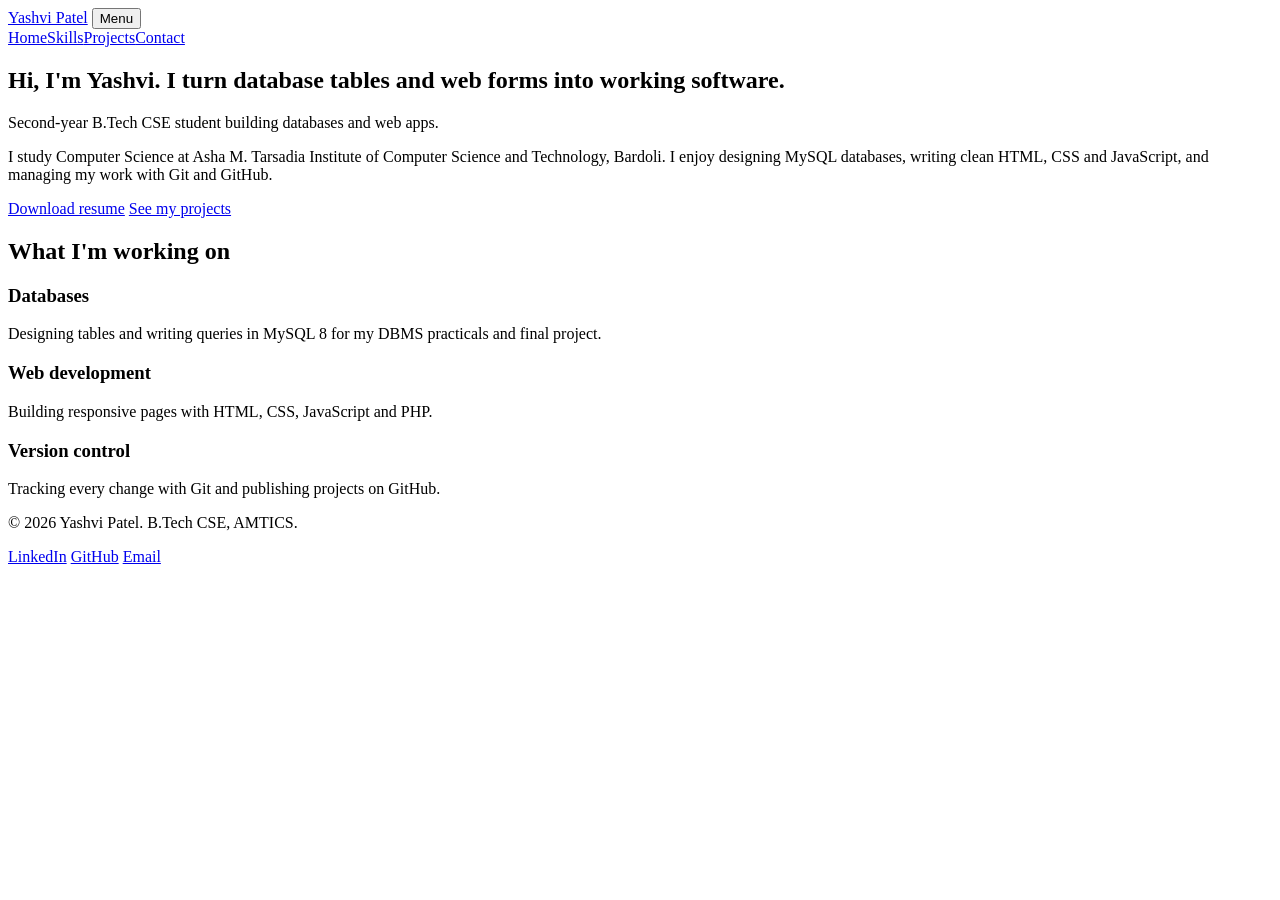
==== index.html @ 6b2466d1 "Add files via upload" ====
<!DOCTYPE html>
<html lang="en">
<head>
<meta charset="UTF-8">
<meta name="viewport" content="width=device-width, initial-scale=1">
<title>Home | Yashvi Patel</title>
<link rel="preconnect" href="https://fonts.googleapis.com">
<link href="https://fonts.googleapis.com/css2?family=Bricolage+Grotesque:wght@500;700;800&family=Karla:wght@400;500;700&display=swap" rel="stylesheet">
<link rel="stylesheet" href="css/style.css">
</head>
<body>
<header class="site-header">
  <a class="brand" href="index.html">Yashvi Patel</a>
  <button class="menu-btn" aria-label="Toggle menu" aria-expanded="false">Menu</button>
  <nav class="nav"><a href="index.html" aria-current="page">Home</a><a href="skills.html">Skills</a><a href="projects.html">Projects</a><a href="contact.html">Contact</a></nav>
</header>
<main>
<section class="hero">
  <div class="hero-text">
    <h1>Hi, I'm Yashvi. I turn database tables and web forms into working software.</h1>
    <p class="tagline">Second-year B.Tech CSE student building databases and web apps.</p>
    <p>I study Computer Science at Asha M. Tarsadia Institute of Computer Science and Technology, Bardoli. I enjoy designing MySQL databases, writing clean HTML, CSS and JavaScript, and managing my work with Git and GitHub.</p>
    <p class="actions">
      <a class="btn" href="resume.pdf" download>Download resume</a>
      <a class="btn ghost" href="projects.html">See my projects</a>
    </p>
  </div>
  <div class="avatar" data-initials="YP"><img src="images/photo.jpg" alt="Portrait of Yashvi Patel" onerror="this.remove()"></div>
</section>
<section class="band">
  <h2>What I'm working on</h2>
  <div class="grid three">
    <article class="card"><h3>Databases</h3><p>Designing tables and writing queries in MySQL 8 for my DBMS practicals and final project.</p></article>
    <article class="card"><h3>Web development</h3><p>Building responsive pages with HTML, CSS, JavaScript and PHP.</p></article>
    <article class="card"><h3>Version control</h3><p>Tracking every change with Git and publishing projects on GitHub.</p></article>
  </div>
</section>
</main>
<footer class="site-footer">
  <p>&copy; 2026 Yashvi Patel. B.Tech CSE, AMTICS.</p>
  <p class="social">
    <a href="https://www.linkedin.com/in/your-linkedin" target="_blank" rel="noopener">LinkedIn</a>
    <a href="https://github.com/your-username" target="_blank" rel="noopener">GitHub</a>
    <a href="mailto:your.email@example.com">Email</a>
  </p>
</footer>
<script src="js/script.js"></script>
</body>
</html>
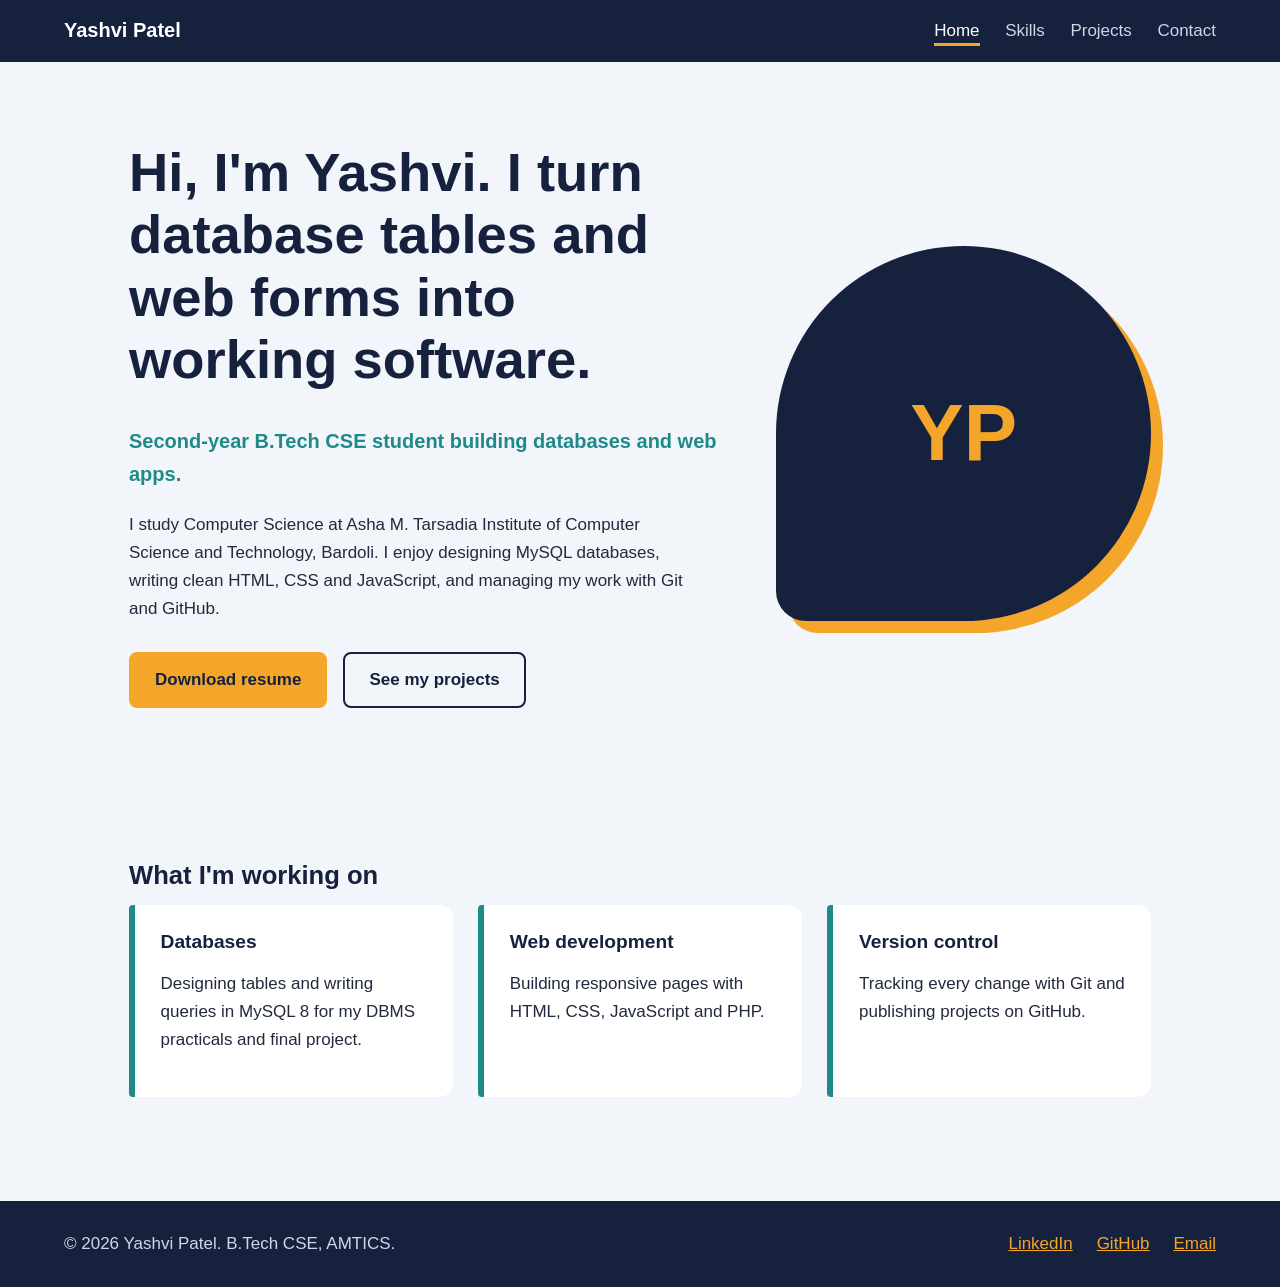
==== commit 5719b2d3: "Update index.html" ====
--- a/index.html
+++ b/index.html
@@ -6,7 +6,7 @@
 <title>Home | Yashvi Patel</title>
 <link rel="preconnect" href="https://fonts.googleapis.com">
 <link href="https://fonts.googleapis.com/css2?family=Bricolage+Grotesque:wght@500;700;800&family=Karla:wght@400;500;700&display=swap" rel="stylesheet">
-<link rel="stylesheet" href="css/style.css">
+<link rel="stylesheet" href="style.css">
 </head>
 <body>
 <header class="site-header">
--- a/style.css
+++ b/style.css
@@ -0,0 +1,65 @@
+:root{--navy:#16213e;--paper:#f2f5fa;--sun:#f4a62a;--teal:#1f8a8a;--ink:#222a3d;--white:#fff;
+--display:"Bricolage Grotesque",Georgia,sans-serif;--body:"Karla",Arial,sans-serif}
+*{box-sizing:border-box}
+html{scroll-behavior:smooth}
+body{margin:0;font-family:var(--body);font-size:1.0625rem;line-height:1.65;color:var(--ink);background:var(--paper)}
+h1,h2,h3{font-family:var(--display);color:var(--navy);line-height:1.15;margin:0 0 .6em}
+h1{font-size:clamp(2rem,5vw,3.4rem);font-weight:800}
+h2{font-size:1.6rem}
+h3{font-size:1.2rem}
+a{color:var(--teal)}
+:focus-visible{outline:3px solid var(--sun);outline-offset:3px}
+.site-header{position:sticky;top:0;z-index:10;display:flex;align-items:center;justify-content:space-between;padding:.9rem 5vw;background:var(--navy)}
+.brand{font-family:var(--display);font-weight:800;font-size:1.25rem;color:var(--white);text-decoration:none}
+.nav a{color:#cfd6e6;text-decoration:none;margin-left:1.6rem;padding-bottom:.2rem;border-bottom:3px solid transparent;transition:color .2s,border-color .2s}
+.nav a:hover,.nav a[aria-current]{color:var(--white);border-color:var(--sun)}
+.menu-btn{display:none;background:none;border:2px solid var(--sun);color:var(--white);padding:.35rem .8rem;border-radius:6px;font:inherit;cursor:pointer}
+.hero{display:grid;grid-template-columns:1.6fr 1fr;gap:3rem;align-items:center;padding:5rem 5vw;max-width:1150px;margin:auto}
+.tagline{font-size:1.25rem;font-weight:700;color:var(--teal)}
+.hero-text p{max-width:60ch}
+.avatar{position:relative;aspect-ratio:1;border-radius:50% 50% 50% 8%;background:var(--navy);display:grid;place-items:center;overflow:hidden;box-shadow:12px 12px 0 var(--sun)}
+.avatar::before{content:attr(data-initials);font-family:var(--display);font-weight:800;font-size:5rem;color:var(--sun)}
+.avatar img{position:absolute;inset:0;width:100%;height:100%;object-fit:cover}
+.actions{display:flex;flex-wrap:wrap;gap:1rem;margin-top:1.8rem}
+.btn{display:inline-block;background:var(--sun);color:var(--navy);text-decoration:none;padding:.75rem 1.5rem;border:2px solid var(--sun);border-radius:8px;cursor:pointer;font:inherit;font-weight:700;transition:transform .2s,background .2s,color .2s}
+.btn:hover{transform:translateY(-3px);background:var(--navy);color:var(--white);border-color:var(--navy)}
+.btn.ghost{background:transparent;border-color:var(--navy);color:var(--navy)}
+.btn.ghost:hover{background:var(--navy);color:var(--white)}
+.btn.small{padding:.45rem 1rem;font-size:.95rem}
+.band{padding:3.5rem 5vw;max-width:1150px;margin:auto}
+.band.first{padding-top:4rem;min-height:60vh}
+.grid{display:grid;gap:1.6rem}
+.grid.two{grid-template-columns:repeat(2,1fr)}
+.grid.three{grid-template-columns:repeat(3,1fr)}
+.card{background:var(--white);padding:1.6rem;border-left:6px solid var(--teal);border-radius:4px 14px 14px 4px;transition:transform .2s,box-shadow .2s}
+.card:hover{transform:translateY(-5px);box-shadow:0 10px 24px rgba(22,33,62,.15)}
+.tags span{display:inline-block;background:var(--paper);color:var(--navy);font-size:.85rem;font-weight:700;padding:.15rem .7rem;border-radius:99px;margin:0 .4rem .4rem 0}
+.bars,.chips,.links{list-style:none;padding:0;margin:0}
+.bars li{margin-bottom:1.1rem}
+.bars span{font-weight:700;display:block;margin-bottom:.3rem}
+.bar{height:12px;background:#d9e0ed;border-radius:99px;overflow:hidden}
+.bar i{display:block;height:100%;width:0;background:linear-gradient(90deg,var(--teal),var(--sun));border-radius:99px;transition:width 1s ease}
+.chips{display:flex;flex-wrap:wrap;gap:.7rem}
+.chips li{background:var(--navy);color:var(--white);padding:.45rem 1rem;border-radius:99px;transition:background .2s,color .2s}
+.chips li:hover{background:var(--sun);color:var(--navy)}
+.links li{margin-bottom:.6rem}
+form label{display:block;font-weight:700;margin-bottom:1rem}
+input,textarea{display:block;width:100%;margin-top:.3rem;padding:.7rem;font:inherit;border:2px solid #b8c2d6;border-radius:8px;background:var(--white)}
+input:focus,textarea:focus{border-color:var(--teal);outline:none}
+.msg{min-height:1.5em;font-weight:700;color:var(--teal)}
+.msg.error{color:#b3261e}
+.site-footer{background:var(--navy);color:#cfd6e6;padding:1.8rem 5vw;display:flex;flex-wrap:wrap;justify-content:space-between;gap:1rem;margin-top:3rem}
+.site-footer p{margin:0}
+.site-footer a{color:var(--sun);margin-left:1.2rem;transition:color .2s}
+.site-footer a:hover{color:var(--white)}
+@media (max-width:760px){
+.menu-btn{display:block}
+.nav{display:none;position:absolute;top:100%;left:0;right:0;background:var(--navy);padding:1rem 5vw 1.4rem}
+.nav.open{display:flex;flex-direction:column;gap:.9rem}
+.nav a{margin:0}
+.hero{grid-template-columns:1fr;padding:3rem 5vw}
+.avatar{max-width:260px;order:-1}
+.grid.two,.grid.three{grid-template-columns:1fr}
+.site-footer a{margin:0 1.2rem 0 0}
+}
+@media (prefers-reduced-motion:reduce){*{transition:none!important;scroll-behavior:auto!important}}
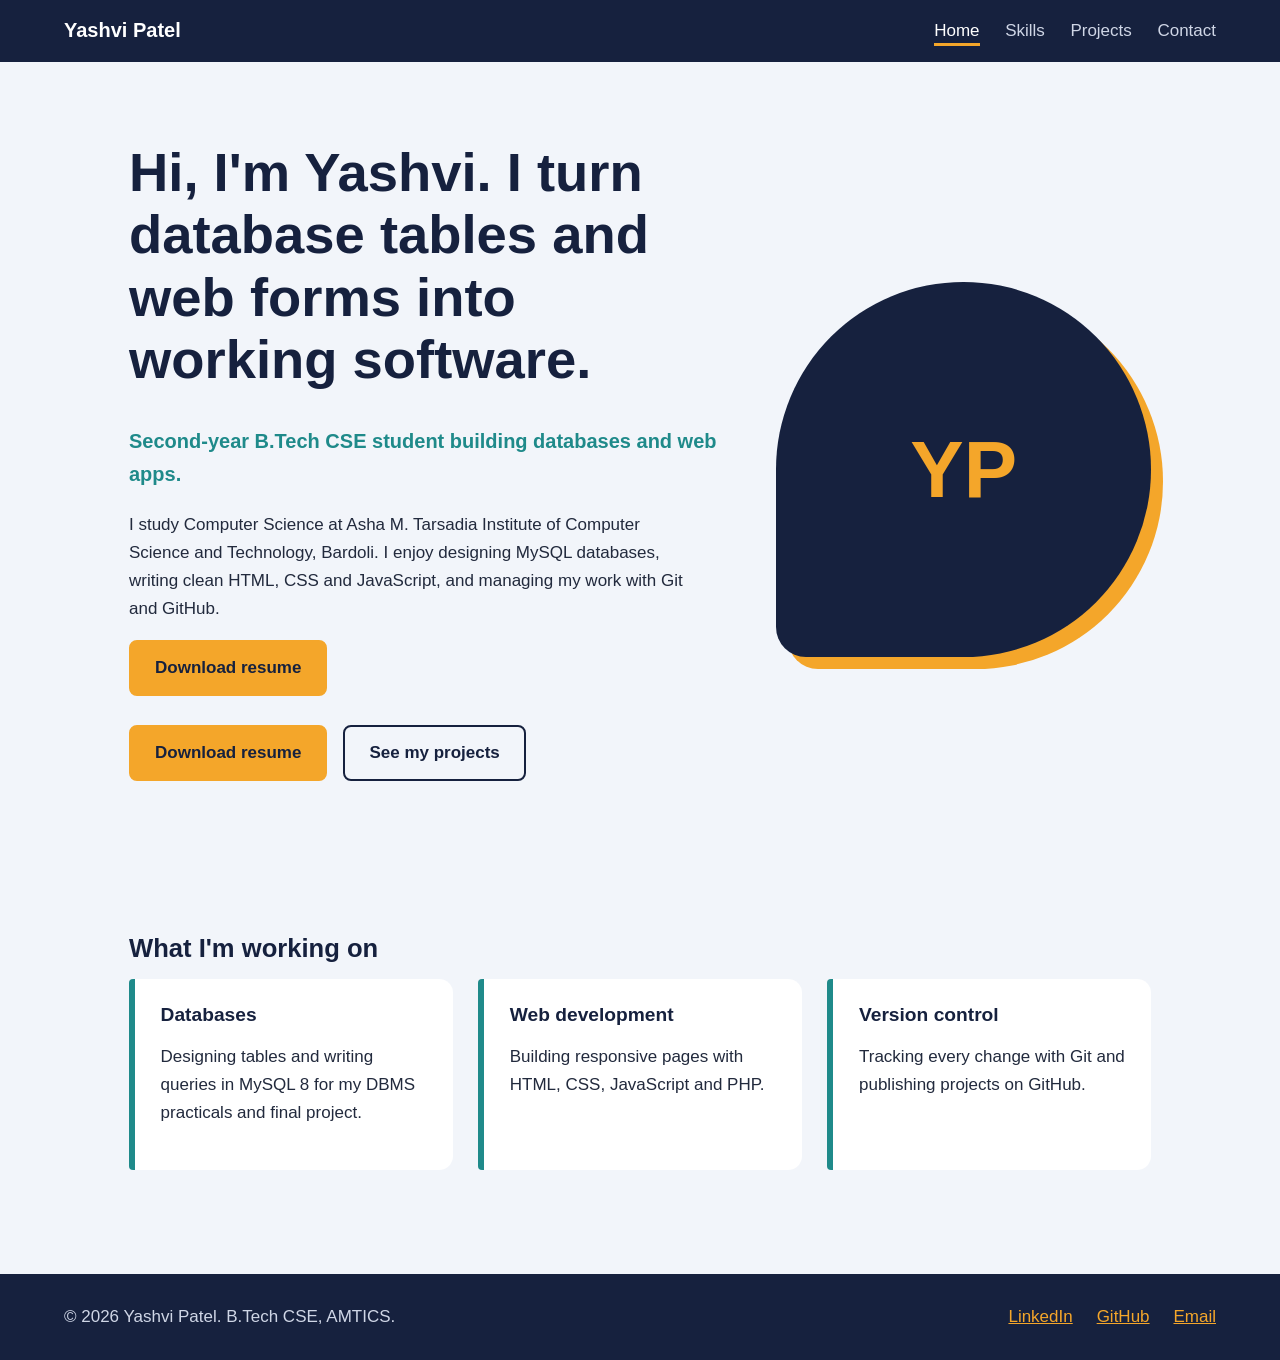
==== commit 35f01a5c: "Update index.html" ====
--- a/index.html
+++ b/index.html
@@ -20,6 +20,7 @@
     <h1>Hi, I'm Yashvi. I turn database tables and web forms into working software.</h1>
     <p class="tagline">Second-year B.Tech CSE student building databases and web apps.</p>
     <p>I study Computer Science at Asha M. Tarsadia Institute of Computer Science and Technology, Bardoli. I enjoy designing MySQL databases, writing clean HTML, CSS and JavaScript, and managing my work with Git and GitHub.</p>
+    <a href="resume.pdf" download class="btn">Download resume</a>
     <p class="actions">
       <a class="btn" href="resume.pdf" download>Download resume</a>
       <a class="btn ghost" href="projects.html">See my projects</a>
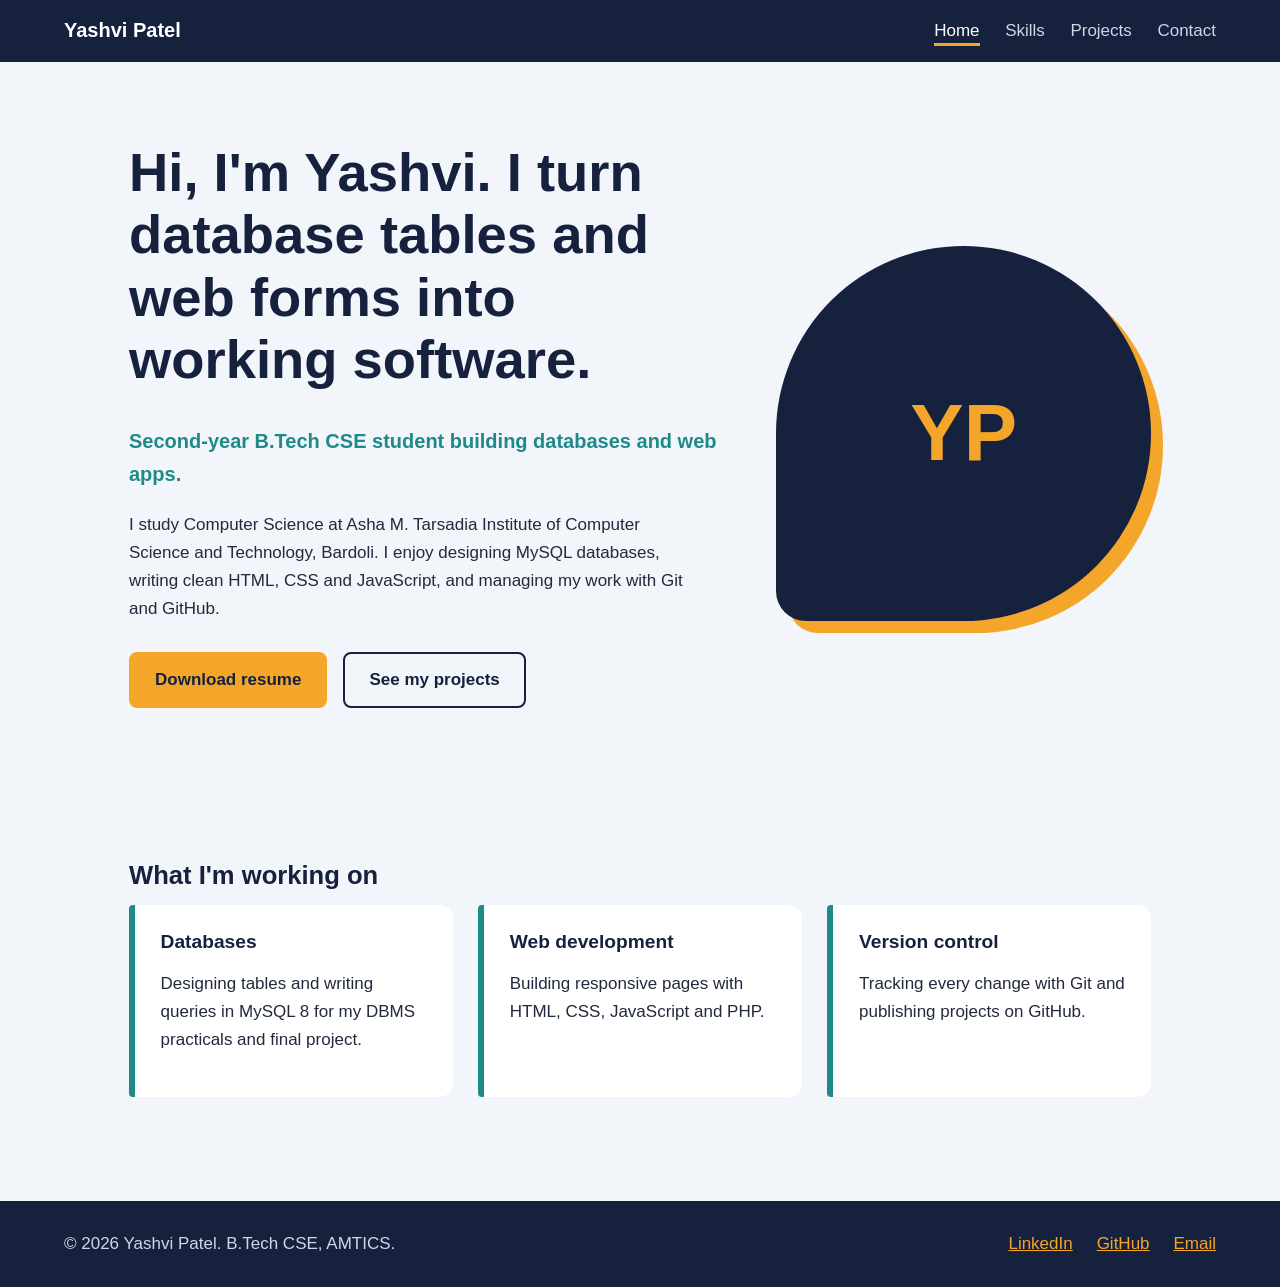
==== commit 4e10c595: "Update index.html" ====
--- a/index.html
+++ b/index.html
@@ -20,13 +20,12 @@
     <h1>Hi, I'm Yashvi. I turn database tables and web forms into working software.</h1>
     <p class="tagline">Second-year B.Tech CSE student building databases and web apps.</p>
     <p>I study Computer Science at Asha M. Tarsadia Institute of Computer Science and Technology, Bardoli. I enjoy designing MySQL databases, writing clean HTML, CSS and JavaScript, and managing my work with Git and GitHub.</p>
-    <a href="resume.pdf" download class="btn">Download resume</a>
     <p class="actions">
       <a class="btn" href="resume.pdf" download>Download resume</a>
       <a class="btn ghost" href="projects.html">See my projects</a>
     </p>
   </div>
-  <div class="avatar" data-initials="YP"><img src="images/photo.jpg" alt="Portrait of Yashvi Patel" onerror="this.remove()"></div>
+  <div class="avatar" data-initials="YP"><img src="images/photo.jpg" alt="Portrait"></div>
 </section>
 <section class="band">
   <h2>What I'm working on</h2>
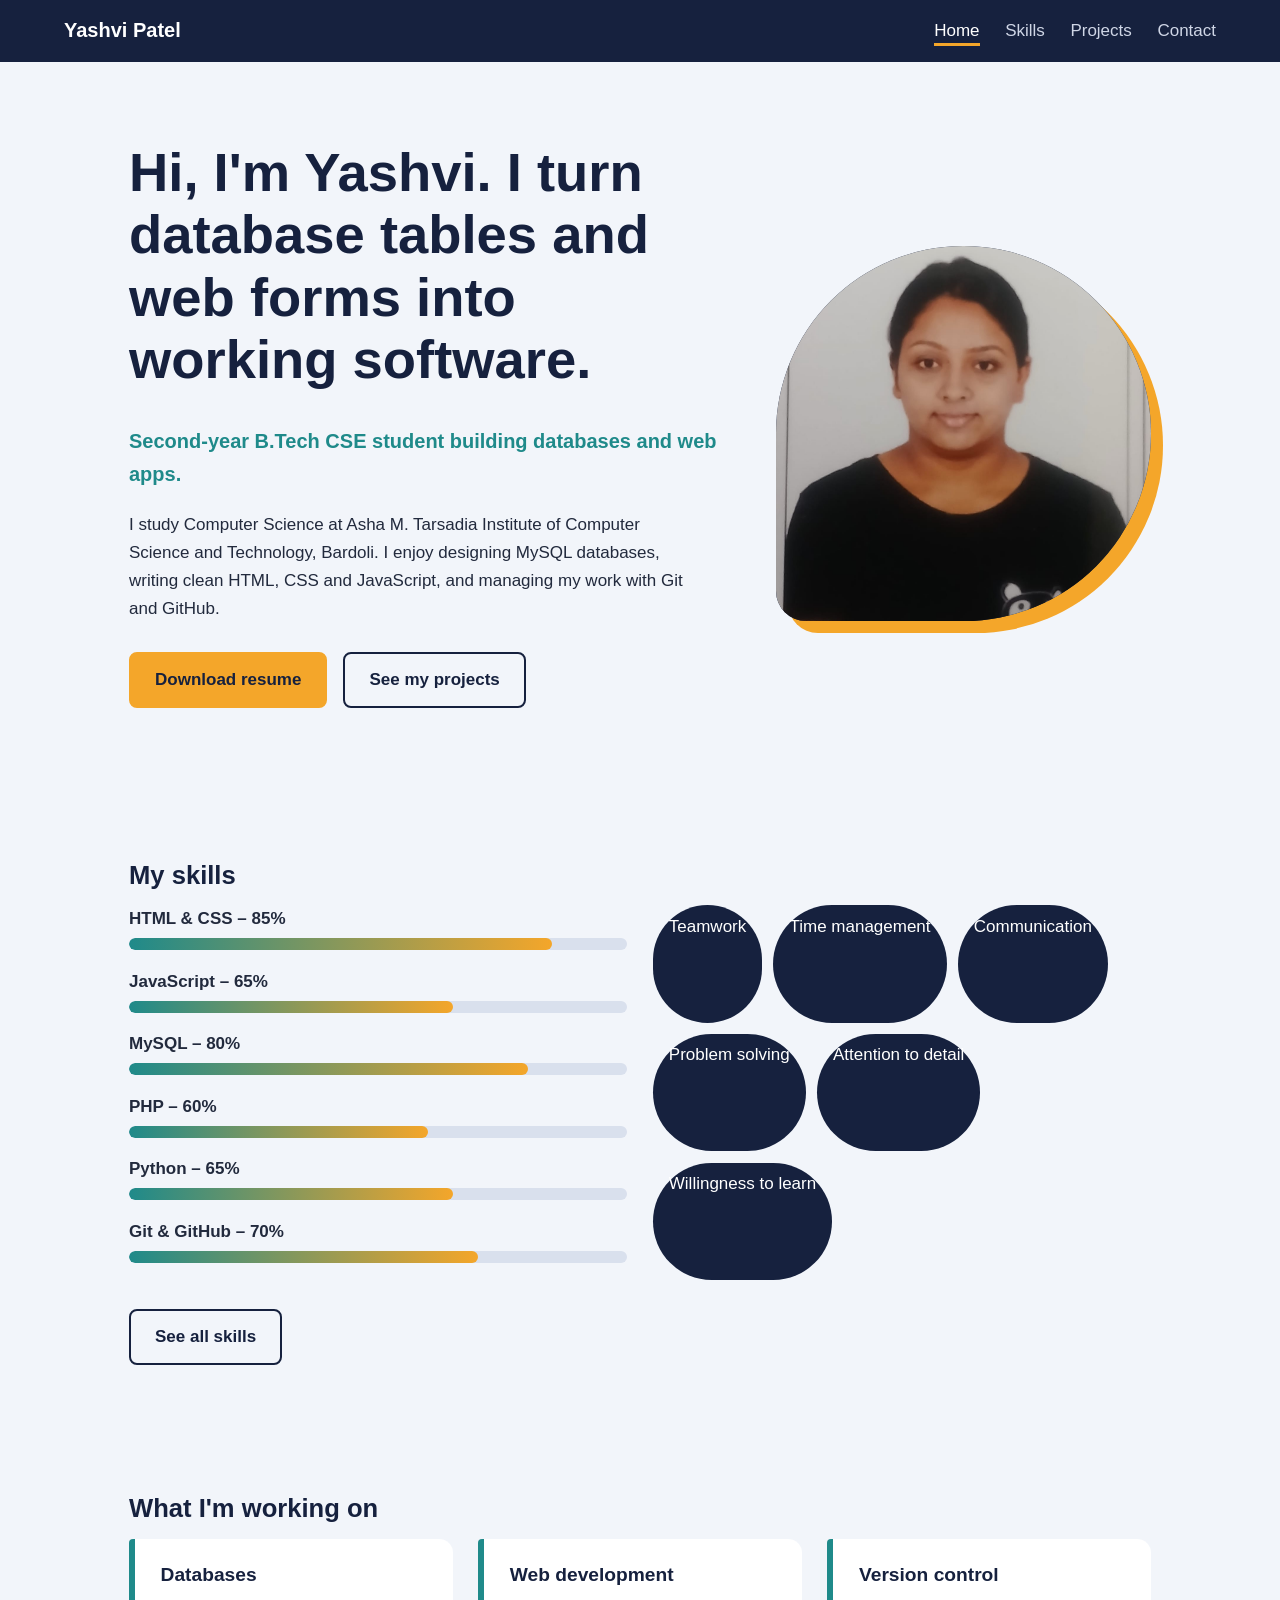
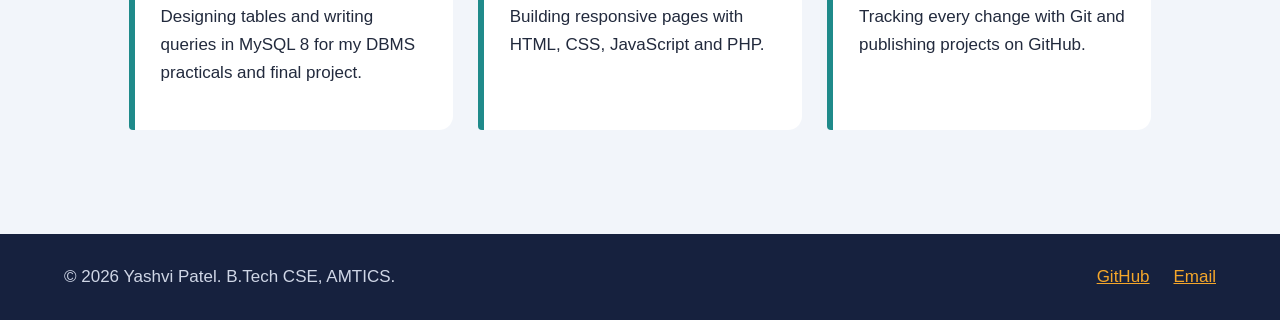
==== commit 3a091878: "Update index.html" ====
--- a/index.html
+++ b/index.html
@@ -25,7 +25,22 @@
       <a class="btn ghost" href="projects.html">See my projects</a>
     </p>
   </div>
-  <div class="avatar" data-initials="YP"><img src="images/photo.jpg" alt="Portrait"></div>
+  <div class="avatar" data-initials="YP"><img src="profile.jpeg" alt="Portrait of Yashvi Patel" onerror="this.remove()"></div>
+</section>
+<section class="band">
+  <h2>My skills</h2>
+  <div class="grid two">
+    <ul class="bars">
+      <li><span>HTML &amp; CSS &ndash; 85%</span><div class="bar"><i style="width:85%"></i></div></li>
+      <li><span>JavaScript &ndash; 65%</span><div class="bar"><i style="width:65%"></i></div></li>
+      <li><span>MySQL &ndash; 80%</span><div class="bar"><i style="width:80%"></i></div></li>
+      <li><span>PHP &ndash; 60%</span><div class="bar"><i style="width:60%"></i></div></li>
+      <li><span>Python &ndash; 65%</span><div class="bar"><i style="width:65%"></i></div></li>
+      <li><span>Git &amp; GitHub &ndash; 70%</span><div class="bar"><i style="width:70%"></i></div></li>
+    </ul>
+    <ul class="chips"><li>Teamwork</li><li>Time management</li><li>Communication</li><li>Problem solving</li><li>Attention to detail</li><li>Willingness to learn</li></ul>
+  </div>
+  <p class="actions"><a class="btn ghost" href="skills.html">See all skills</a></p>
 </section>
 <section class="band">
   <h2>What I'm working on</h2>
@@ -39,11 +54,10 @@
 <footer class="site-footer">
   <p>&copy; 2026 Yashvi Patel. B.Tech CSE, AMTICS.</p>
   <p class="social">
-    <a href="https://www.linkedin.com/in/your-linkedin" target="_blank" rel="noopener">LinkedIn</a>
-    <a href="https://github.com/your-username" target="_blank" rel="noopener">GitHub</a>
-    <a href="mailto:your.email@example.com">Email</a>
+    <a href="https://github.com/patelyashvi704-gif" target="_blank" rel="noopener">GitHub</a>
+    <a href="mailto:patelyashvi704@gmail.com">Email</a>
   </p>
 </footer>
-<script src="js/script.js"></script>
+<script src="script.js"></script>
 </body>
 </html>
--- a/style.css
+++ b/style.css
@@ -26,6 +26,7 @@
 .btn.ghost{background:transparent;border-color:var(--navy);color:var(--navy)}
 .btn.ghost:hover{background:var(--navy);color:var(--white)}
 .btn.small{padding:.45rem 1rem;font-size:.95rem}
+
 .band{padding:3.5rem 5vw;max-width:1150px;margin:auto}
 .band.first{padding-top:4rem;min-height:60vh}
 .grid{display:grid;gap:1.6rem}
@@ -63,3 +64,19 @@
 .site-footer a{margin:0 1.2rem 0 0}
 }
 @media (prefers-reduced-motion:reduce){*{transition:none!important;scroll-behavior:auto!important}}
+/* Soft Skills Pill Badges */
+.soft-skills {
+  display: flex;
+  flex-wrap: wrap;
+  gap: 0.8rem;
+  margin-top: 1rem;
+}
+
+.badge {
+  background-color: #1a2238;
+  color: #ffffff;
+  padding: 0.5rem 1rem;
+  border-radius: 20px;
+  font-size: 0.9rem;
+  font-weight: 500;
+}
